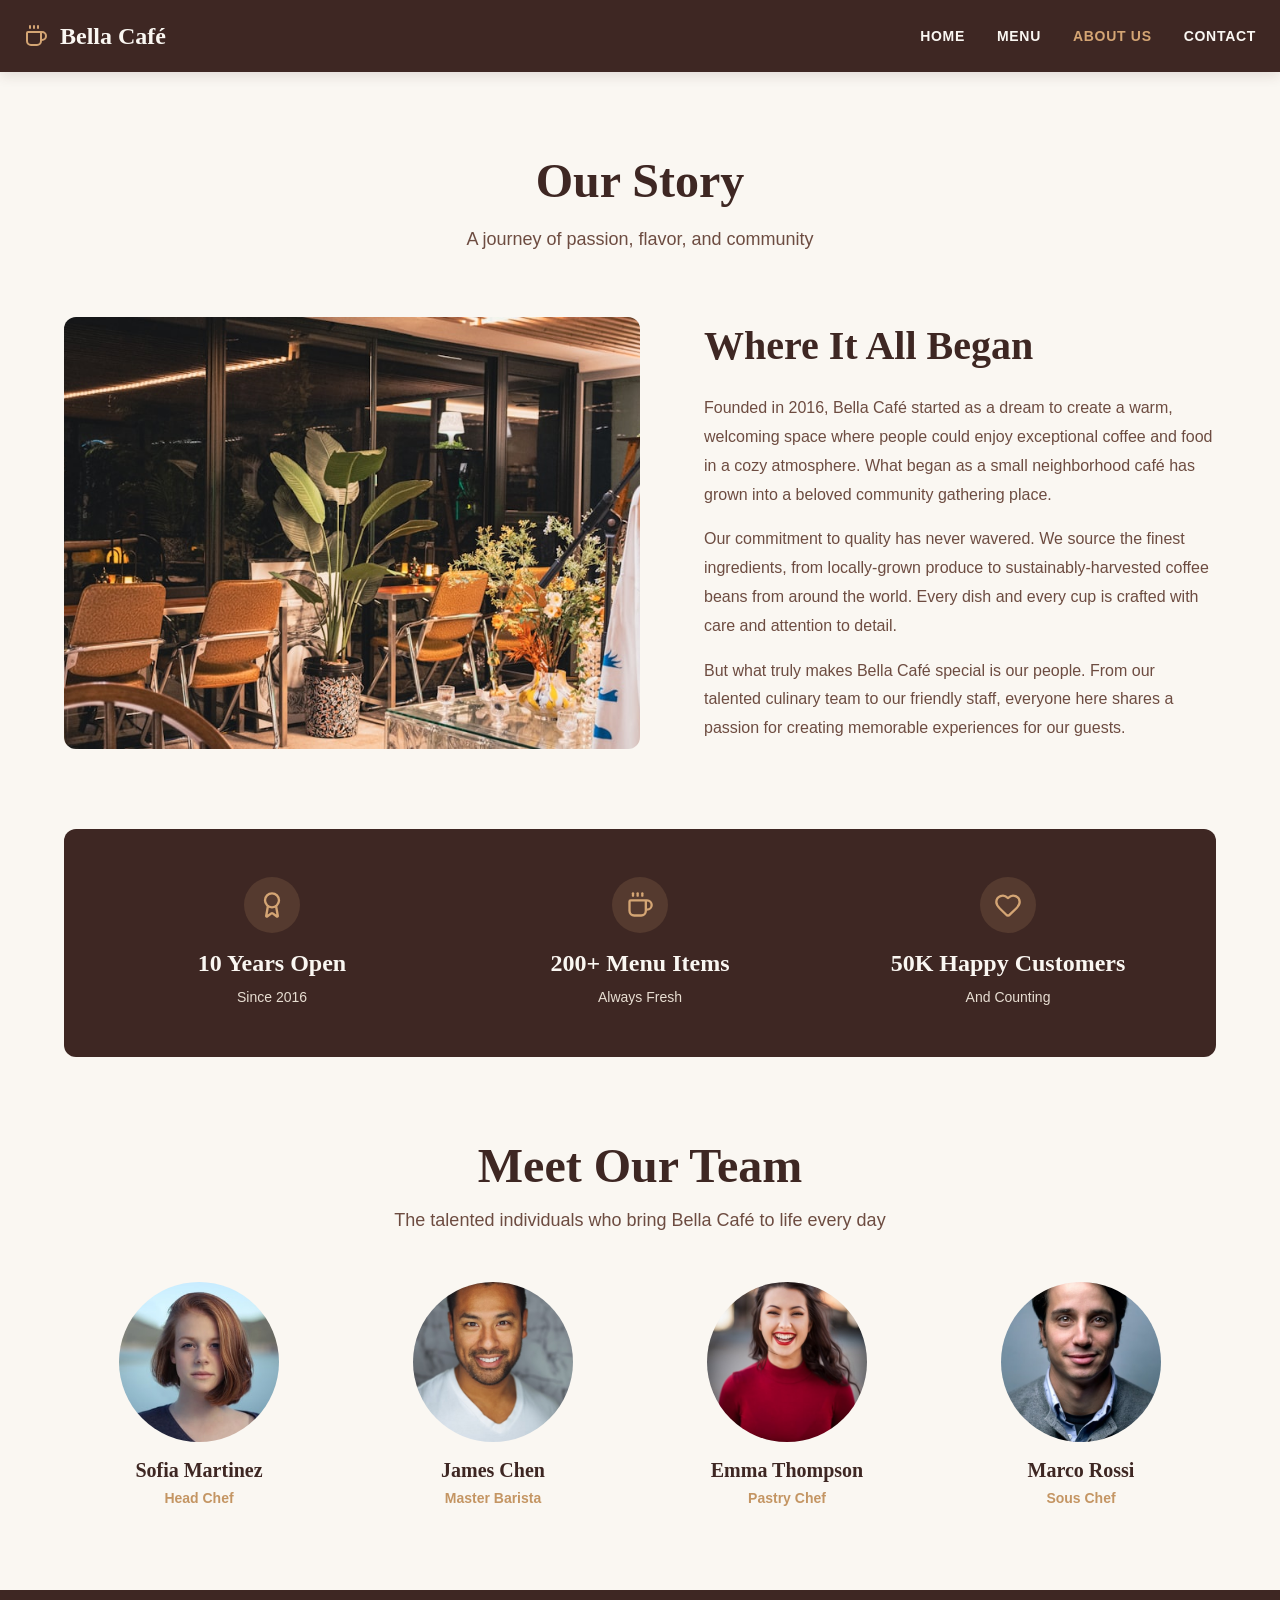
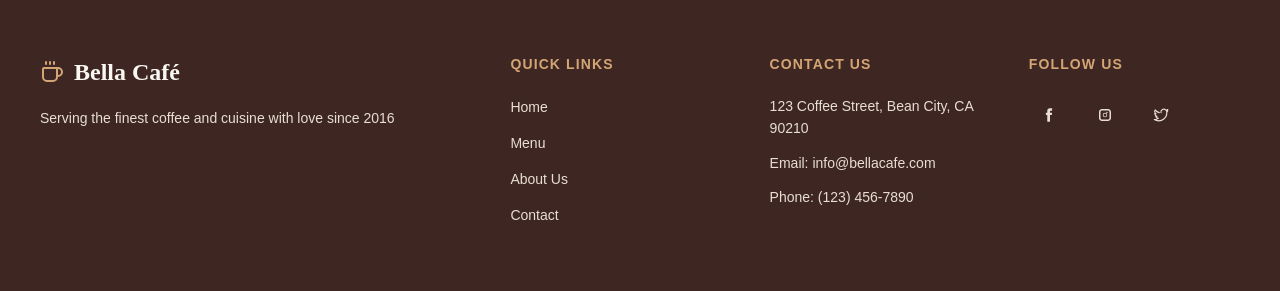
==== about.html @ 18bc85cb "feat: about page" ====
<!doctype html>
<html lang="en">
  <head>
    <meta charset="UTF-8" />
    <meta name="viewport" content="width=device-width, initial-scale=1.0" />
    <link rel="stylesheet" href="styles.css" />
    <title>Bella Café - About Us</title>
  </head>
  <body>
    <header class="header">
      <div class="header__burger" id="burger">
        <div class="burger__line"></div>
        <div class="burger__line"></div>
        <div class="burger__line"></div>
      </div>

      <a href="index.html" class="header__logo">
        <svg
          xmlns="http://www.w3.org/2000/svg"
          width="24"
          height="24"
          viewBox="0 0 24 24"
          fill="none"
          stroke="currentColor"
          stroke-width="2"
          stroke-linecap="round"
          stroke-linejoin="round"
        >
          <path d="M10 2v2" />
          <path d="M14 2v2" />
          <path
            d="M16 8a1 1 0 0 1 1 1v8a4 4 0 0 1-4 4H7a4 4 0 0 1-4-4V9a1 1 0 0 1 1-1h14a4 4 0 1 1 0 8h-1"
          />
          <path d="M6 2v2" />
        </svg>
        <span class="header__logo-text">Bella Café</span>
      </a>

      <nav class="header__nav">
        <ul class="header__nav-list">
          <li>
            <a href="index.html" class="header__nav-link">Home</a>
          </li>
          <li><a href="menu.html" class="header__nav-link">Menu</a></li>
          <li>
            <a
              href="about.html"
              class="header__nav-link header__nav-link--active"
              >About Us</a
            >
          </li>
          <li><a href="contact.html" class="header__nav-link">Contact</a></li>
        </ul>
      </nav>
    </header>

    <div class="nav-overlay" id="navOverlay"></div>

    <aside class="nav-sidebar" id="navSidebar">
      <div class="nav-sidebar__header">
        <div class="nav-sidebar__brand">
          <svg
            xmlns="http://www.w3.org/2000/svg"
            width="24"
            height="24"
            viewBox="0 0 24 24"
            fill="none"
            stroke="currentColor"
            stroke-width="2"
            stroke-linecap="round"
            stroke-linejoin="round"
          >
            <path d="M10 2v2" />
            <path d="M14 2v2" />
            <path
              d="M16 8a1 1 0 0 1 1 1v8a4 4 0 0 1-4 4H7a4 4 0 0 1-4-4V9a1 1 0 0 1 1-1h14a4 4 0 1 1 0 8h-1"
            />
            <path d="M6 2v2" />
          </svg>
          <span>Bella Café</span>
        </div>
        <div
          class="nav-sidebar__close"
          id="sidebarClose"
          aria-label="Close menu"
        >
          <svg
            xmlns="http://www.w3.org/2000/svg"
            width="24"
            height="24"
            viewBox="0 0 24 24"
            fill="none"
            stroke="currentColor"
            stroke-width="2"
            stroke-linecap="round"
            stroke-linejoin="round"
          >
            <path d="M18 6L6 18" />
            <path d="M6 6l12 12" />
          </svg>
        </div>
      </div>
      <ul class="nav-sidebar__list">
        <li>
          <a href="index.html" class="nav-sidebar__link">Home</a>
        </li>
        <li><a href="menu.html" class="nav-sidebar__link">Menu</a></li>
        <li>
          <a
            href="about.html"
            class="nav-sidebar__link nav-sidebar__link--active"
            >About Us</a
          >
        </li>
        <li><a href="contact.html" class="nav-sidebar__link">Contact</a></li>
      </ul>
    </aside>

    <div class="nav-overlay" id="navOverlay"></div>

    <h1 class="sr-only">Bella Café — About Us</h1>

    <section class="about">
      <div class="about__header">
        <h2 class="about__title">Our Story</h2>
        <span class="about__subtitle"
          >A journey of passion, flavor, and community</span
        >
      </div>

      <div class="about__story">
        <div class="about__story-img-wrap img-zoom-wrap">
          <img
            class="about__story-img"
            src="./assets/ourStoryImg.jpeg"
            alt="Our story"
          />
        </div>
        <div class="about__story-content">
          <h3 class="about__story-title">Where It All Began</h3>
          <div class="about__story-text">
            <p>
              Founded in 2016, Bella Café started as a dream to create a warm,
              welcoming space where people could enjoy exceptional coffee and
              food in a cozy atmosphere. What began as a small neighborhood café
              has grown into a beloved community gathering place.
            </p>
            <p>
              Our commitment to quality has never wavered. We source the finest
              ingredients, from locally-grown produce to sustainably-harvested
              coffee beans from around the world. Every dish and every cup is
              crafted with care and attention to detail.
            </p>
            <p>
              But what truly makes Bella Café special is our people. From our
              talented culinary team to our friendly staff, everyone here shares
              a passion for creating memorable experiences for our guests.
            </p>
          </div>
        </div>
      </div>

      <div class="about__stats">
        <div class="about__stat">
          <div class="about__stat-icon">
            <svg
              xmlns="http://www.w3.org/2000/svg"
              width="28"
              height="28"
              viewBox="0 0 24 24"
              fill="none"
              stroke="currentColor"
              stroke-width="2"
              stroke-linecap="round"
              stroke-linejoin="round"
            >
              <path
                d="m15.477 12.89 1.515 8.526a.5.5 0 0 1-.81.47l-3.58-2.687a1 1 0 0 0-1.197 0l-3.586 2.686a.5.5 0 0 1-.81-.469l1.514-8.526"
              />
              <circle cx="12" cy="8" r="6" />
            </svg>
          </div>
          <h3 class="about__stat-number">10 Years Open</h3>
          <span class="about__stat-label">Since 2016</span>
        </div>
        <div class="about__stat">
          <div class="about__stat-icon">
            <svg
              xmlns="http://www.w3.org/2000/svg"
              width="28"
              height="28"
              viewBox="0 0 24 24"
              fill="none"
              stroke="currentColor"
              stroke-width="2"
              stroke-linecap="round"
              stroke-linejoin="round"
            >
              <path d="M10 2v2" />
              <path d="M14 2v2" />
              <path
                d="M16 8a1 1 0 0 1 1 1v8a4 4 0 0 1-4 4H7a4 4 0 0 1-4-4V9a1 1 0 0 1 1-1h14a4 4 0 1 1 0 8h-1"
              />
              <path d="M6 2v2" />
            </svg>
          </div>
          <h3 class="about__stat-number">200+ Menu Items</h3>
          <span class="about__stat-label">Always Fresh</span>
        </div>
        <div class="about__stat">
          <div class="about__stat-icon">
            <svg
              xmlns="http://www.w3.org/2000/svg"
              width="28"
              height="28"
              viewBox="0 0 24 24"
              fill="none"
              stroke="currentColor"
              stroke-width="2"
              stroke-linecap="round"
              stroke-linejoin="round"
            >
              <path
                d="M2 9.5a5.5 5.5 0 0 1 9.591-3.676.56.56 0 0 0 .818 0A5.49 5.49 0 0 1 22 9.5c0 2.29-1.5 4-3 5.5l-5.492 5.313a2 2 0 0 1-3 .019L5 15c-1.5-1.5-3-3.2-3-5.5"
              />
            </svg>
          </div>
          <h3 class="about__stat-number">50K Happy Customers</h3>
          <span class="about__stat-label">And Counting</span>
        </div>
      </div>

      <div class="about__team">
        <div class="about__team-header">
          <h2 class="about__team-title">Meet Our Team</h2>
          <span class="about__team-subtitle"
            >The talented individuals who bring Bella Café to life every
            day</span
          >
        </div>
        <div class="about__team-grid">
          <div class="team-card">
            <div class="team-card__img-wrap">
              <img
                class="team-card__img"
                src="./assets/staff1.jpeg"
                alt="Sofia Martinez"
              />
            </div>
            <h4 class="team-card__name">Sofia Martinez</h4>
            <span class="team-card__role">Head Chef</span>
          </div>
          <div class="team-card">
            <div class="team-card__img-wrap">
              <img
                class="team-card__img"
                src="./assets/staff2.jpeg"
                alt="James Chen"
              />
            </div>
            <h4 class="team-card__name">James Chen</h4>
            <span class="team-card__role">Master Barista</span>
          </div>
          <div class="team-card">
            <div class="team-card__img-wrap">
              <img
                class="team-card__img"
                src="./assets/staff3.jpeg"
                alt="Emma Thompson"
              />
            </div>
            <h4 class="team-card__name">Emma Thompson</h4>
            <span class="team-card__role">Pastry Chef</span>
          </div>
          <div class="team-card">
            <div class="team-card__img-wrap">
              <img
                class="team-card__img"
                src="./assets/staff4.jpeg"
                alt="Marco Rossi"
              />
            </div>
            <h4 class="team-card__name">Marco Rossi</h4>
            <span class="team-card__role">Sous Chef</span>
          </div>
        </div>
      </div>
    </section>

    <footer class="footer">
      <div class="footer__grid">
        <div class="footer__brand">
          <div class="footer__logo">
            <svg
              xmlns="http://www.w3.org/2000/svg"
              width="24"
              height="24"
              viewBox="0 0 24 24"
              fill="none"
              stroke="currentColor"
              stroke-width="2"
              stroke-linecap="round"
              stroke-linejoin="round"
            >
              <path d="M10 2v2" />
              <path d="M14 2v2" />
              <path
                d="M16 8a1 1 0 0 1 1 1v8a4 4 0 0 1-4 4H7a4 4 0 0 1-4-4V9a1 1 0 0 1 1-1h14a4 4 0 1 1 0 8h-1"
              />
              <path d="M6 2v2" />
            </svg>
            <span class="footer__logo-text">Bella Café</span>
          </div>
          <p class="footer__tagline">
            Serving the finest coffee and cuisine with love since 2016
          </p>
        </div>

        <div class="footer__col">
          <span class="footer__col-title">Quick Links</span>
          <ul class="footer__links">
            <li><a href="index.html">Home</a></li>
            <li><a href="menu.html">Menu</a></li>
            <li><a href="about.html">About Us</a></li>
            <li><a href="contact.html">Contact</a></li>
          </ul>
        </div>

        <div class="footer__col">
          <span class="footer__col-title">Contact Us</span>
          <div class="footer__contact">
            <a
              target="_blank"
              href="https://www.google.com/maps/place/TSU+11th+Building+(Ganivi)/@41.7169702,44.7189763,17z/data=!3m1!4b1!4m6!3m5!1s0x40447371b40dc741:0xaa9f66639d890960!8m2!3d41.7169702!4d44.7215512!16s%2Fg%2F1vtzfq1t?entry=ttu&g_ep=EgoyMDI2MDUxNy4wIKXMDSoASAFQAw%3D%3D"
              >123 Coffee Street, Bean City, CA 90210</a
            >
            <p>
              Email: <a href="mailto:info@bellacafe.com">info@bellacafe.com</a>
            </p>
            <p>Phone: <a href="tel:1234567890">(123) 456-7890</a></p>
          </div>
        </div>

        <div class="footer__col">
          <span class="footer__col-title">Follow Us</span>
          <div class="footer__socials">
            <a
              href="https://www.facebook.com/TbilisiStateUniversity"
              class="footer__social-link"
              aria-label="Facebook"
              target="_blank"
            >
              <svg xmlns="http://www.w3.org/2000/svg" viewBox="0 0 124 124">
                <path
                  fill="currentColor"
                  fill-rule="evenodd"
                  d="M50.1 62.4v44.4c0 .6.5 1.2 1.2 1.2h16.5c.6 0 1.2-.5 1.2-1.2V61.6h11.9c.6 0 1.1-.5 1.2-1.1l1-13.5c.1-.7-.5-1.3-1.2-1.3h-13v-9.6c0-2.3 1.8-4.1 4.1-4.1h9.2c.6 0 1.2-.5 1.2-1.2V17.3c0-.6-.5-1.2-1.2-1.2H66.6c-9.1 0-16.5 7.4-16.5 16.5v13.1h-8.2c-.6 0-1.2.5-1.2 1.2v13.6c0 .6.5 1.2 1.2 1.2h8.2v.7z"
                  clip-rule="evenodd"
                />
              </svg>
            </a>
            <a
              href="https://www.instagram.com/tbilisistateuniversity"
              class="footer__social-link"
              aria-label="Instagram"
              target="_blank"
            >
              <svg
                xmlns="http://www.w3.org/2000/svg"
                viewBox="0 0 24 24"
                fill-rule="evenodd"
                clip-rule="evenodd"
              >
                <path
                  fill="currentColor"
                  d="M16,4H8C5.791,4 4,5.791 4,8v8c0,2.209 1.791,4 4,4h8c2.209,0 4,-1.791 4,-4V8C20,5.791 18.209,4 16,4Zm2,12c0,1.103 -0.897,2 -2,2H8c-1.103,0 -2,-0.897 -2,-2V8c0,-1.103 0.897,-2 2,-2h8c1.103,0 2,0.897 2,2v8Zm-6,-7a3,3 0 1,0 0,6a3,3 0 0,0 0,-6Zm0,5a2,2 0 1,1 0,-4a2,2 0 0,1 0,4Zm3.5,-5.5a0.9,0.9 0 1,1 -1.8,0a0.9,0.9 0 0,1 1.8,0Z"
                />
              </svg>
            </a>
            <a
              href="https://twitter.com"
              class="footer__social-link"
              aria-label="Twitter / X"
              target="_blank"
            >
              <svg xmlns="http://www.w3.org/2000/svg" viewBox="0 0 32 32">
                <path
                  fill="currentColor"
                  d="M28.77 8.11a.87.87 0 0 0-.23-.2A4.69 4.69 0 0 0 29 6.54a1 1 0 0 0-.44-1a1 1 0 0 0-1.1 0a6.42 6.42 0 0 1-2.28.92a6.21 6.21 0 0 0-7.08-1A6.07 6.07 0 0 0 15 12.2a1 1 0 0 0 2-.4a4.08 4.08 0 0 1 2-4.52a4.24 4.24 0 0 1 5.12 1a1 1 0 0 0 .88.28h.25a1 1 0 0 0 .34 1.62a1 1 0 0 0-.36.88a13.07 13.07 0 0 1-4.89 11.24a12.75 12.75 0 0 1-12.65 2.31a9.06 9.06 0 0 0 4.54-2.18a1 1 0 0 0 .15-1.09a1 1 0 0 0-.93-.57a4 4 0 0 1-3-1.39a3.63 3.63 0 0 0 1-.35A1 1 0 0 0 10 18a1 1 0 0 0-.76-.84a4.42 4.42 0 0 1-3-2.48c.24 0 .48.05.74.06a1 1 0 0 0 1-.62A1 1 0 0 0 7.67 13C6 11.48 5.59 9.85 5.83 8.7a13.88 13.88 0 0 0 7 4a1 1 0 1 0 .38-2a12.1 12.1 0 0 1-6.82-4.39a1 1 0 0 0-.75-.38a1 1 0 0 0-.78.33a5.34 5.34 0 0 0-.31 6h-.09a1 1 0 0 0-.52.81a5.84 5.84 0 0 0 1.95 4.47a1 1 0 0 0-.18 1a6.63 6.63 0 0 0 3.18 3.57A13.89 13.89 0 0 1 4 23a1 1 0 0 0-.5 1.86a16.84 16.84 0 0 0 8.5 2.49a15.16 15.16 0 0 0 9.6-3.57a15.12 15.12 0 0 0 5.69-12.42a4.62 4.62 0 0 0 1.62-2.25a1 1 0 0 0-.14-1Z"
                />
              </svg>
            </a>
          </div>
        </div>
      </div>
    </footer>

    <script src="./index.js"></script>
  </body>
</html>
---- styles.css ----
:root {
  --color-espresso: #3e2723;
  --color-cream: #faf7f2;
  --color-gold: #d4a574;

  --color-white: #ffffff;
  --color-beige-light: #e8ded2;
  --color-brown-mid: #6d4c41;
  --color-gold-dark: #c49563;

  --color-espresso-10: rgba(62, 39, 35, 0.1);
  --color-espresso-50: rgba(62, 39, 35, 0.5);
  --color-danger: #d4183d;

  --font-heading: "Playfair Display", Georgia, serif;
  --font-body: "Lato", "Helvetica Neue", Arial, sans-serif;

  --text-xs: 0.75rem; /*  12px */
  --text-sm: 0.875rem; /*  14px */
  --text-base: 1rem; /*  16px */
  --text-md: 1.125rem; /*  18px */
  --text-lg: 1.25rem; /*  20px */
  --text-xl: 1.5rem; /*  24px */
  --text-2xl: 2rem; /*  32px */
  --text-3xl: 2.5rem; /*  40px */
  --text-4xl: 3rem; /*  48px */
  --text-5xl: 3.75rem; /*  60px */

  --font-normal: 400;
  --font-medium: 500;
  --font-semi: 600;
  --font-bold: 700;

  --leading-tight: 1.2;
  --leading-normal: 1.5;
  --leading-loose: 1.8;

  --radius-sm: 4px;
  --radius-md: 8px;
  --radius-lg: 12px;
  --radius-xl: 20px;
  --radius-full: 9999px;

  --shadow-sm: 0 1px 3px rgba(62, 39, 35, 0.08);
  --shadow-md: 0 4px 12px rgba(62, 39, 35, 0.12);
  --shadow-lg: 0 8px 24px rgba(62, 39, 35, 0.16);
  --shadow-xl: 0 16px 48px rgba(62, 39, 35, 0.2);

  --transition-fast: 150ms ease;
  --transition-base: 250ms ease;
  --transition-slow: 400ms ease;

  --container-max: 1200px;
  --header-height: 72px;
}

*,
*::before,
*::after {
  box-sizing: border-box;
  margin: 0;
  padding: 0;
}

html {
  font-size: 16px;
  scroll-behavior: smooth;
  -webkit-text-size-adjust: 100%;
}

body {
  font-family: var(--font-body);
  font-size: var(--text-base);
  font-weight: var(--font-normal);
  line-height: var(--leading-normal);
  color: var(--color-brown-mid);
  background-color: var(--color-cream);
  -webkit-font-smoothing: antialiased;
  -moz-osx-font-smoothing: grayscale;
}

h1,
h2,
h3,
h4,
h5,
h6 {
  font-family: var(--font-heading);
  font-weight: var(--font-bold);
  line-height: var(--leading-tight);
  color: var(--color-espresso);
}

h1 {
  font-size: var(--text-5xl);
}
h2 {
  font-size: var(--text-4xl);
}
h3 {
  font-size: var(--text-3xl);
}
h4 {
  font-size: var(--text-2xl);
}
h5 {
  font-size: var(--text-xl);
}
h6 {
  font-size: var(--text-lg);
}

p {
  line-height: var(--leading-loose);
  color: var(--color-brown-mid);
}

a {
  color: inherit;
  text-decoration: none;
  transition: color var(--transition-base);
}

a:hover {
  color: var(--color-gold);
}

ul,
ol {
  list-style: none;
}

img,
picture,
svg {
  display: block;
  max-width: 100%;
  height: auto;
}
.sr-only {
  position: absolute;
  width: 1px;
  height: 1px;
  clip: rect(0, 0, 0, 0);
}

.img-zoom-wrap {
  overflow: hidden;
}

.img-zoom-wrap img {
  transition: transform var(--transition-slow);
}

.img-zoom-wrap:hover img {
  transform: scale(1.08);
}

.header {
  position: sticky;
  top: 0;
  z-index: 100;
  height: 72px;
  background-color: var(--color-espresso);
  display: flex;
  align-items: center;
  justify-content: space-between;
  padding-inline: 24px;
  box-shadow: var(--shadow-md);
}

.header__logo {
  display: flex;
  align-items: center;
  gap: 12px;
  color: var(--color-cream);
}

.header__logo svg {
  color: var(--color-gold);
  flex-shrink: 0;
}

.header__logo-text {
  font-family: var(--font-heading);
  font-size: var(--text-xl);
  font-weight: var(--font-bold);
  color: var(--color-cream);
}

.header__nav-list {
  display: flex;
  align-items: center;
  gap: 32px;
}

.header__nav-link {
  font-size: var(--text-sm);
  font-weight: var(--font-semi);
  letter-spacing: 0.05em;
  text-transform: uppercase;
  color: var(--color-cream);
  transition: color var(--transition-base);
}

.header__nav-link--active {
  color: var(--color-gold);
}

.header__nav-link:hover {
  color: var(--color-gold);
}

.header__burger {
  display: none;
  flex-direction: column;
  gap: 5px;
  cursor: pointer;
  padding: 4px;
}

.burger__line {
  width: 24px;
  height: 2px;
  background-color: var(--color-cream);
  border-radius: 2px;
  transition:
    transform var(--transition-base),
    opacity var(--transition-base);
}

.nav-overlay {
  display: none;
  position: fixed;
  inset: 0;
  background-color: rgba(0, 0, 0, 0.5);
  z-index: 150;
  opacity: 0;
  transition: opacity var(--transition-base);
}

.nav-overlay.is-open {
  display: block;
  opacity: 1;
}

.nav-sidebar {
  position: fixed;
  top: 0;
  left: 0;
  height: 100%;
  width: 280px;
  background-color: var(--color-espresso);
  z-index: 200;
  padding: 32px 24px;
  transform: translateX(-100%);
  transition: transform var(--transition-slow);
}

.nav-sidebar.is-open {
  transform: translateX(0);
}

.nav-sidebar__header {
  display: flex;
  align-items: center;
  justify-content: space-between;
  margin-bottom: 40px;
  padding-bottom: 24px;
  border-bottom: 1px solid var(--color-espresso-10);
}

.nav-sidebar__brand {
  display: flex;
  align-items: center;
  gap: 10px;
}

.nav-sidebar__brand svg {
  color: var(--color-gold);
}

.nav-sidebar__brand span {
  font-family: var(--font-heading);
  font-size: var(--text-xl);
  font-weight: var(--font-bold);
  color: var(--color-cream);
}

.nav-sidebar__close {
  color: var(--color-cream);
  cursor: pointer;
  padding: 4px;
  display: flex;
  align-items: center;
  justify-content: center;
  border-radius: var(--radius-sm);
  transition: color var(--transition-base);
}

.nav-sidebar__close:hover {
  color: var(--color-gold);
}

.nav-sidebar__list {
  display: flex;
  flex-direction: column;
  gap: 8px;
}

.nav-sidebar__link {
  display: block;
  padding: 12px 16px;
  font-size: var(--text-base);
  font-weight: var(--font-semi);
  letter-spacing: 0.05em;
  text-transform: uppercase;
  color: var(--color-cream);
  border-radius: var(--radius-md);
  transition:
    background-color var(--transition-base),
    color var(--transition-base);
}

.nav-sidebar__link--active {
  color: var(--color-gold);
}

.nav-sidebar__link:hover {
  background-color: var(--color-espresso-10);
  color: var(--color-gold);
}

.hero {
  width: 100%;
  min-height: 600px;
  background-image:
    linear-gradient(var(--color-espresso-50), var(--color-espresso-50)),
    url("./assets/photo2.jpeg");
  background-size: cover;
  background-position: center;
  background-repeat: no-repeat;

  background-blend-mode: multiply;

  display: flex;
  align-items: center;
  justify-content: center;
}

.hero__content {
  display: flex;
  flex-direction: column;
  align-items: center;
  gap: 24px;
  text-align: center;
}

.hero__title {
  font-size: var(--text-5xl);
  color: var(--color-cream);
}

.hero__subtitle {
  font-size: var(--text-xl);
  color: var(--color-beige-light);
}
.btn {
  display: inline-flex;
  align-items: center;
  padding: 12px 32px;
  font-size: var(--text-sm);
  font-weight: var(--font-semi);
  letter-spacing: 0.05em;
  text-transform: uppercase;
  border-radius: var(--radius-full);
  transition:
    background-color var(--transition-base),
    transform var(--transition-fast);
  cursor: pointer;
}

.btn:hover {
  transform: translateY(-2px);
}
.btn:active {
  transform: translateY(0);
}

.btn--primary {
  background-color: var(--color-gold);
  color: var(--color-espresso);
}

.btn--primary:hover {
  background-color: var(--color-gold-dark);
  color: var(--color-espresso);
}

.features {
  padding-block: 80px;
  padding-inline: 24px;
  text-align: center;
}

.features__header {
  margin-bottom: 48px;
}

.features__title {
  margin-bottom: 16px;
}

.features__subtitle {
  font-size: var(--text-md);
  color: var(--color-brown-mid);
  max-width: 520px;
  margin-inline: auto;
}

.features__grid {
  display: grid;
  grid-template-columns: repeat(3, 1fr);
  gap: 32px;
  max-width: 1200px;
  margin-inline: auto;
}

.feature-card {
  background-color: var(--color-white);
  border-radius: 12px;
  padding: 40px 32px;
  box-shadow: var(--shadow-sm);
  transition:
    box-shadow 250ms ease,
    transform 250ms ease;
}

.feature-card:hover {
  box-shadow: var(--shadow-lg);
  transform: translateY(-4px);
}

.feature-card__icon {
  width: 64px;
  height: 64px;
  background-color: var(--color-cream);
  border-radius: 9999px;
  display: flex;
  align-items: center;
  justify-content: center;
  margin-inline: auto;
  margin-bottom: 24px;
  color: var(--color-gold);
}

.feature-card__title {
  font-size: var(--text-xl);
  color: var(--color-espresso);
  margin-bottom: 12px;
}

.feature-card__desc {
  font-size: var(--text-sm);
  color: var(--color-brown-mid);
  line-height: 1.8;
}

.feature-card--animated {
  animation: float 3s ease-in-out infinite;
}

.feature-card--animated:nth-child(1) {
  animation-delay: 0s;
}
.feature-card--animated:nth-child(2) {
  animation-delay: 0.4s;
}
.feature-card--animated:nth-child(3) {
  animation-delay: 0.8s;
}

.about-preview {
  display: flex;
  align-items: center;
  gap: 64px;
  max-width: 1200px;
  margin-inline: auto;
  padding-block: 80px;
  padding-inline: 24px;
}

.about-preview__img-wrap {
  width: 50%;
  flex-shrink: 0;
  border-radius: 12px;
  overflow: hidden;
}

.about-preview__img {
  width: 100%;
  aspect-ratio: 4 / 3;
  object-fit: cover;
}

.about-preview__content {
  display: flex;
  flex-direction: column;
  gap: 24px;
}

.about-preview__title {
  font-size: var(--text-4xl);
  color: var(--color-espresso);
}

.about-preview__text {
  font-size: var(--text-md);
  color: var(--color-brown-mid);
  line-height: 1.8;
}

.about-preview__content .btn {
  align-self: flex-start;
}

.btn--secondary {
  background-color: var(--color-espresso);
  color: var(--color-cream);
}

.btn--secondary:hover {
  background-color: var(--color-brown-mid);
  color: var(--color-cream);
}

.footer {
  background-color: var(--color-espresso);
  color: var(--color-cream);
  padding-block: 64px;
  padding-inline: 24px;
}

.footer__grid {
  display: grid;
  grid-template-columns: 2fr 1fr 1fr 1fr;
  gap: 48px;
  max-width: 1200px;
  margin-inline: auto;
}

.footer__logo {
  display: flex;
  align-items: center;
  gap: 10px;
  margin-bottom: 16px;
}

.footer__logo svg {
  color: var(--color-gold);
  flex-shrink: 0;
}

.footer__logo-text {
  font-family: var(--font-heading);
  font-size: var(--text-xl);
  font-weight: var(--font-bold);
  color: var(--color-cream);
}

.footer__tagline {
  font-size: var(--text-sm);
  color: var(--color-beige-light);
  line-height: 1.8;
}

.footer__col-title {
  display: block;
  font-size: var(--text-sm);
  font-weight: var(--font-semi);
  letter-spacing: 0.08em;
  text-transform: uppercase;
  color: var(--color-gold);
  margin-bottom: 20px;
}

.footer__links {
  display: flex;
  flex-direction: column;
  gap: 12px;
}

.footer__links a {
  font-size: var(--text-sm);
  color: var(--color-beige-light);
  transition: color var(--transition-base);
}

.footer__links a:hover {
  color: var(--color-gold);
}

.footer__contact {
  display: flex;
  flex-direction: column;
  gap: 12px;
}

.footer__contact p,
.footer__contact a {
  font-size: var(--text-sm);
  color: var(--color-beige-light);
  line-height: 1.6;
}

.footer__contact a:hover {
  color: var(--color-gold);
}

.footer__socials {
  display: flex;
  gap: 16px;
}

.footer__social-link {
  width: 40px;
  height: 40px;
  background-color: var(--color-espresso-10);
  border-radius: 9999px;
  display: flex;
  align-items: center;
  justify-content: center;
  color: var(--color-beige-light);
  transition:
    background-color var(--transition-base),
    color var(--transition-base);
}

.footer__social-link svg {
  width: 18px;
  height: 18px;
}

.footer__social-link:hover {
  background-color: var(--color-gold);
  color: var(--color-espresso);
}

/* MENU PAGE */

.menu {
  padding-block: 80px;
  padding-inline: 24px;
  max-width: 1200px;
  margin-inline: auto;
}

.menu__header {
  text-align: center;
  margin-bottom: 48px;
}

.menu__title {
  margin-bottom: 12px;
}

.menu__subtitle {
  font-size: var(--text-md);
  color: var(--color-brown-mid);
}

.menu__tabs {
  display: flex;
  justify-content: center;
  gap: 8px;
  margin-bottom: 48px;
  flex-wrap: wrap;
}

.menu__tab {
  padding: 10px 28px;
  font-size: var(--text-sm);
  font-weight: var(--font-semi);
  letter-spacing: 0.05em;
  text-transform: uppercase;
  border-radius: var(--radius-full);
  border: 2px solid var(--color-beige-light);
  background-color: transparent;
  color: var(--color-brown-mid);
  cursor: pointer;
  transition:
    background-color var(--transition-base),
    color var(--transition-base),
    border-color var(--transition-base);
}

.menu__tab:hover {
  border-color: var(--color-gold);
  color: var(--color-gold);
}

.menu__tab--active {
  background-color: var(--color-espresso);
  border-color: var(--color-espresso);
  color: var(--color-cream);
}

.menu__grid {
  display: grid;
  grid-template-columns: repeat(4, 1fr);
  gap: 24px;
}

.menu-card {
  background-color: var(--color-white);
  border-radius: var(--radius-lg);
  overflow: hidden;
  box-shadow: var(--shadow-sm);
  transition:
    box-shadow var(--transition-base),
    transform var(--transition-base);
}

.menu-card__img {
  width: 100%;
  aspect-ratio: 4 / 3;
  object-fit: cover;
  transition: transform var(--transition-slow);
}

.menu-card__body {
  padding: 16px;
  display: flex;
  flex-direction: column;
  gap: 8px;
}

.menu-card__top {
  display: flex;
  justify-content: space-between;
  align-items: flex-start;
  gap: 8px;
}

.menu-card__name {
  font-size: var(--text-base);
  font-family: var(--font-heading);
  color: var(--color-espresso);
}

.menu-card__price {
  font-size: var(--text-base);
  font-weight: var(--font-bold);
  color: var(--color-gold-dark);
  white-space: nowrap;
}

.menu-card__desc {
  font-size: var(--text-xs);
  color: var(--color-brown-mid);
  line-height: 1.6;
}

.about {
  max-width: 1200px;
  margin-inline: auto;
  padding-inline: 24px;
}

.about__header {
  text-align: center;
  padding-block: 80px 64px;
}

.about__title {
  margin-bottom: 16px;
}

.about__subtitle {
  font-size: var(--text-md);
  color: var(--color-brown-mid);
}

.about__story {
  display: flex;
  align-items: center;
  gap: 64px;
  margin-bottom: 80px;
}

.about__story-img-wrap {
  width: 50%;
  flex-shrink: 0;
  border-radius: var(--radius-lg);
  overflow: hidden;
}

.about__story-img {
  width: 100%;
  aspect-ratio: 4 / 3;
  object-fit: cover;
  transition: transform var(--transition-slow);
}

.about__story-content {
  display: flex;
  flex-direction: column;
  gap: 24px;
}

.about__story-title {
  font-size: var(--text-3xl);
  color: var(--color-espresso);
}

.about__story-text {
  display: flex;
  flex-direction: column;
  gap: 16px;
}

.about__stats {
  display: grid;
  grid-template-columns: repeat(3, 1fr);
  gap: 32px;
  background-color: var(--color-espresso);
  border-radius: var(--radius-lg);
  padding: 48px 40px;
  margin-bottom: 80px;
  text-align: center;
}

.about__stat-icon {
  width: 56px;
  height: 56px;
  background-color: rgba(212, 165, 116, 0.15);
  border-radius: var(--radius-full);
  display: flex;
  align-items: center;
  justify-content: center;
  margin-inline: auto;
  margin-bottom: 16px;
  color: var(--color-gold);
}

.about__stat-number {
  font-size: var(--text-xl);
  color: var(--color-cream);
  margin-bottom: 8px;
}

.about__stat-label {
  font-size: var(--text-sm);
  color: var(--color-beige-light);
}

.about__team {
  padding-bottom: 80px;
}

.about__team-header {
  text-align: center;
  margin-bottom: 48px;
}

.about__team-title {
  margin-bottom: 12px;
}

.about__team-subtitle {
  font-size: var(--text-md);
  color: var(--color-brown-mid);
}

.about__team-grid {
  display: grid;
  grid-template-columns: repeat(4, 1fr);
  gap: 24px;
}

.team-card {
  text-align: center;
}

.team-card__img-wrap {
  border-radius: var(--radius-full);
  overflow: hidden;
  width: 160px;
  height: 160px;
  margin-inline: auto;
  margin-bottom: 16px;
}

.team-card__img {
  width: 100%;
  height: 100%;
  object-fit: cover;
}

.team-card__name {
  font-size: var(--text-lg);
  color: var(--color-espresso);
  margin-bottom: 4px;
}

.team-card__role {
  font-size: var(--text-sm);
  color: var(--color-gold-dark);
  font-weight: var(--font-semi);
}

@keyframes float {
  0% {
    transform: translateY(0);
  }
  50% {
    transform: translateY(-10px);
  }
  100% {
    transform: translateY(0);
  }
}

@media (max-width: 1024px) {
  .footer__grid {
    grid-template-columns: 1fr 1fr;
  }

  .about-preview {
    gap: 40px;
  }

  .menu__grid {
    grid-template-columns: repeat(2, 1fr);
  }

  .about__team-grid {
    grid-template-columns: repeat(2, 1fr);
    gap: 32px;
  }

  .about__story {
    flex-direction: column;
    gap: 32px;
  }

  .about__story-img-wrap {
    width: 100%;
  }
}

@media (max-width: 768px) {
  .header__nav {
    display: none;
  }

  .header {
    justify-content: flex-start;
    gap: 10px;
  }

  .hero__title {
    font-size: var(--text-3xl);
  }

  .hero__subtitle {
    font-size: var(--text-base);
  }

  .features__grid {
    grid-template-columns: 1fr;
    max-width: 480px;
    margin-inline: auto;
  }

  .features__title {
    font-size: var(--text-3xl);
  }

  .about-preview {
    flex-direction: column;
    gap: 32px;
    padding-block: 48px;
  }

  .about-preview__img-wrap {
    width: 100%;
  }

  .about-preview__img {
    width: 100%;
  }

  .about-preview__title {
    font-size: var(--text-2xl);
  }

  .menu__grid {
    grid-template-columns: 1fr;
  }

  .footer__grid {
    grid-template-columns: 1fr;
    gap: 32px;
  }

  .header__burger {
    display: flex;
  }

  .about__stats {
    grid-template-columns: 1fr;
    gap: 40px;
    padding: 40px 24px;
  }

  .about__team-grid {
    grid-template-columns: repeat(2, 1fr);
  }
}

@media (max-width: 480px) {
  .hero__title {
    font-size: var(--text-2xl);
  }

  .features__title {
    font-size: var(--text-2xl);
  }

  .about__team-grid {
    grid-template-columns: 1fr;
  }

  .about__story-title {
    font-size: var(--text-2xl);
  }
}
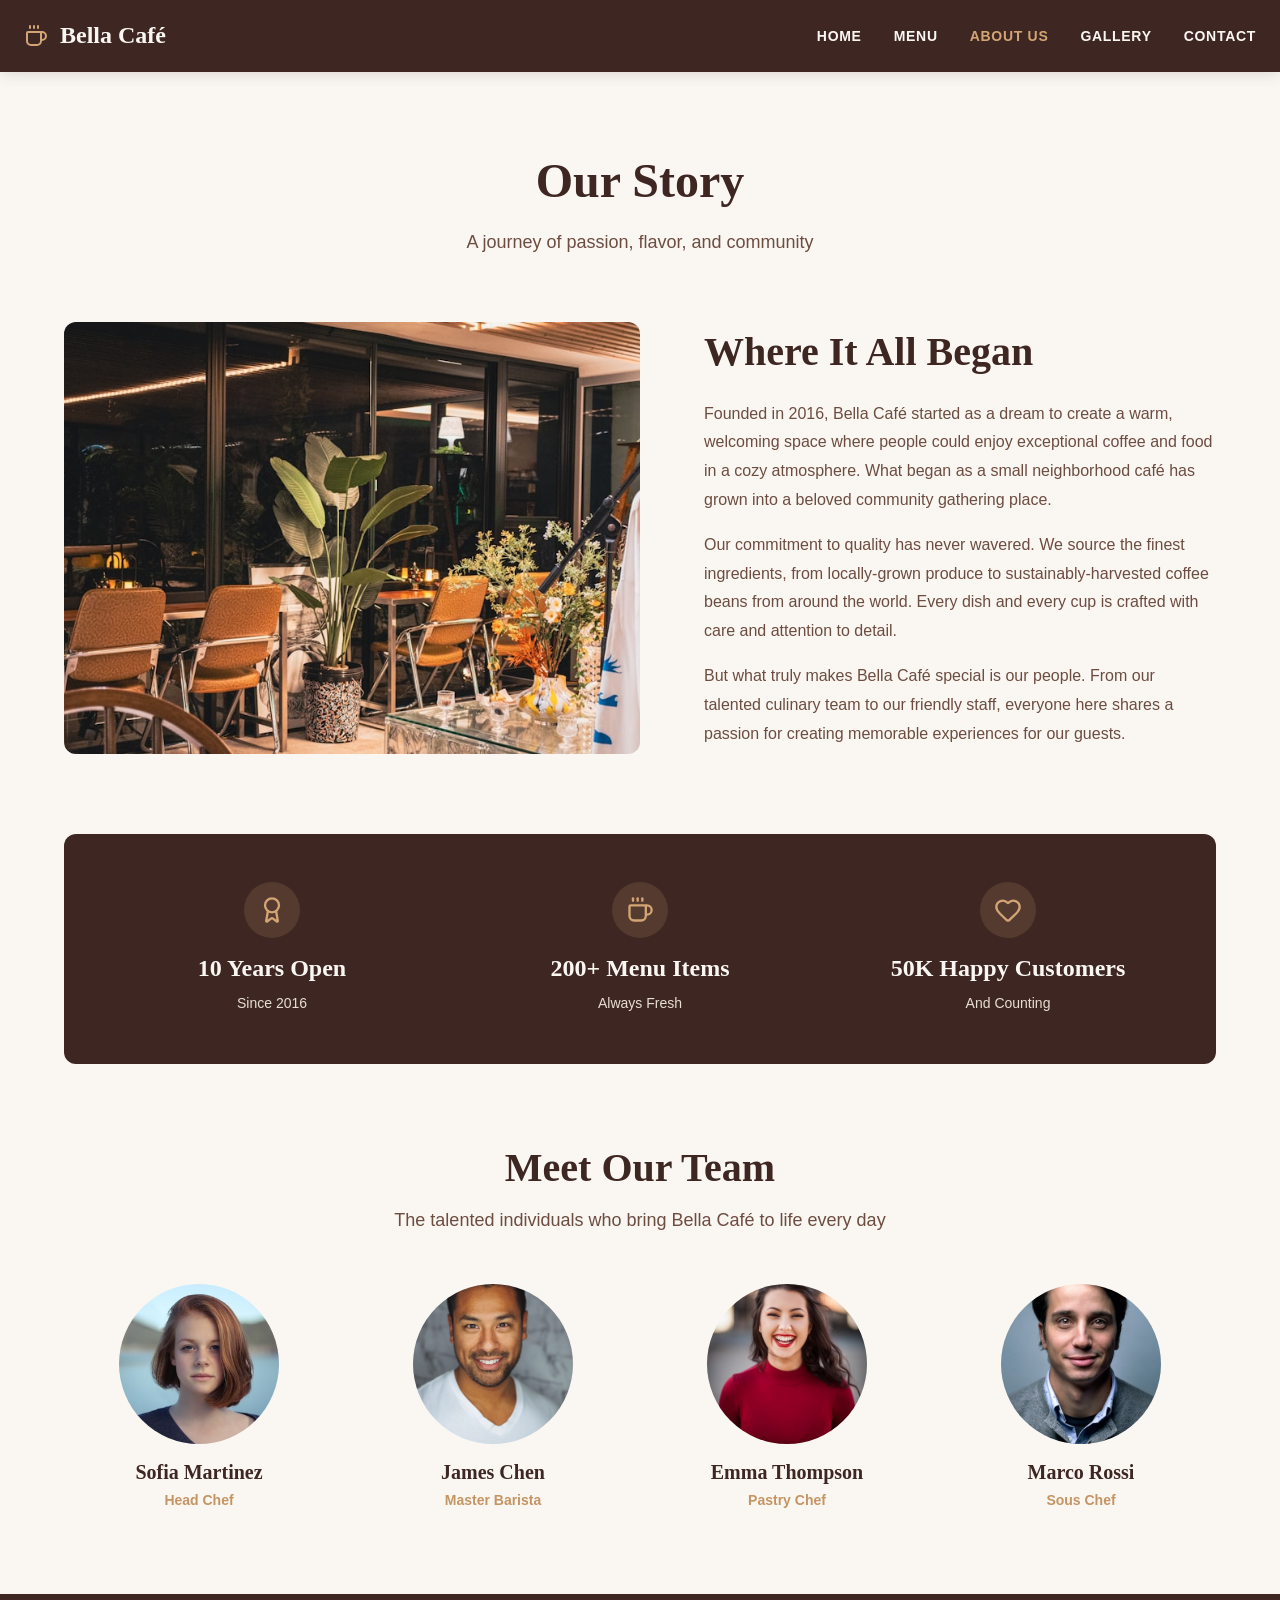
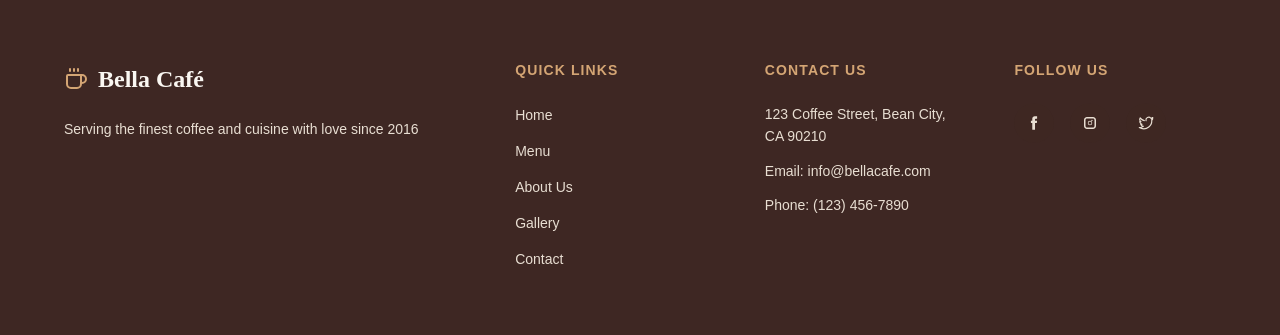
==== commit d3d12c75: "feat: contact page" ====
--- a/about.html
+++ b/about.html
@@ -33,7 +33,7 @@
           />
           <path d="M6 2v2" />
         </svg>
-        <span class="header__logo-text">Bella Café</span>
+        <p class="header__logo-text">Bella Café</p>
       </a>
 
       <nav class="header__nav">
@@ -49,14 +49,13 @@
               >About Us</a
             >
           </li>
+          <li><a href="gallery.html" class="header__nav-link">Gallery</a></li>
           <li><a href="contact.html" class="header__nav-link">Contact</a></li>
         </ul>
       </nav>
     </header>
 
-    <div class="nav-overlay" id="navOverlay"></div>
-
-    <aside class="nav-sidebar" id="navSidebar">
+    <nav class="nav-sidebar" id="navSidebar">
       <div class="nav-sidebar__header">
         <div class="nav-sidebar__brand">
           <svg
@@ -112,9 +111,10 @@
             >About Us</a
           >
         </li>
+        <li><a href="gallery.html" class="nav-sidebar__link">Gallery</a></li>
         <li><a href="contact.html" class="nav-sidebar__link">Contact</a></li>
       </ul>
-    </aside>
+    </nav>
 
     <div class="nav-overlay" id="navOverlay"></div>
 
@@ -123,9 +123,9 @@
     <section class="about">
       <div class="about__header">
         <h2 class="about__title">Our Story</h2>
-        <span class="about__subtitle"
-          >A journey of passion, flavor, and community</span
-        >
+        <p class="about__subtitle">
+          A journey of passion, flavor, and community
+        </p>
       </div>
 
       <div class="about__story">
@@ -181,7 +181,7 @@
             </svg>
           </div>
           <h3 class="about__stat-number">10 Years Open</h3>
-          <span class="about__stat-label">Since 2016</span>
+          <p class="about__stat-label">Since 2016</p>
         </div>
         <div class="about__stat">
           <div class="about__stat-icon">
@@ -205,7 +205,7 @@
             </svg>
           </div>
           <h3 class="about__stat-number">200+ Menu Items</h3>
-          <span class="about__stat-label">Always Fresh</span>
+          <p class="about__stat-label">Always Fresh</p>
         </div>
         <div class="about__stat">
           <div class="about__stat-icon">
@@ -226,17 +226,16 @@
             </svg>
           </div>
           <h3 class="about__stat-number">50K Happy Customers</h3>
-          <span class="about__stat-label">And Counting</span>
+          <p class="about__stat-label">And Counting</p>
         </div>
       </div>
 
       <div class="about__team">
         <div class="about__team-header">
-          <h2 class="about__team-title">Meet Our Team</h2>
-          <span class="about__team-subtitle"
-            >The talented individuals who bring Bella Café to life every
-            day</span
-          >
+          <h3 class="about__team-title">Meet Our Team</h3>
+          <p class="about__team-subtitle">
+            The talented individuals who bring Bella Café to life every day
+          </p>
         </div>
         <div class="about__team-grid">
           <div class="team-card">
@@ -248,7 +247,7 @@
               />
             </div>
             <h4 class="team-card__name">Sofia Martinez</h4>
-            <span class="team-card__role">Head Chef</span>
+            <p class="team-card__role">Head Chef</p>
           </div>
           <div class="team-card">
             <div class="team-card__img-wrap">
@@ -259,7 +258,7 @@
               />
             </div>
             <h4 class="team-card__name">James Chen</h4>
-            <span class="team-card__role">Master Barista</span>
+            <p class="team-card__role">Master Barista</p>
           </div>
           <div class="team-card">
             <div class="team-card__img-wrap">
@@ -270,7 +269,7 @@
               />
             </div>
             <h4 class="team-card__name">Emma Thompson</h4>
-            <span class="team-card__role">Pastry Chef</span>
+            <p class="team-card__role">Pastry Chef</p>
           </div>
           <div class="team-card">
             <div class="team-card__img-wrap">
@@ -281,7 +280,7 @@
               />
             </div>
             <h4 class="team-card__name">Marco Rossi</h4>
-            <span class="team-card__role">Sous Chef</span>
+            <p class="team-card__role">Sous Chef</p>
           </div>
         </div>
       </div>
@@ -309,7 +308,7 @@
               />
               <path d="M6 2v2" />
             </svg>
-            <span class="footer__logo-text">Bella Café</span>
+            <p class="footer__logo-text">Bella Café</p>
           </div>
           <p class="footer__tagline">
             Serving the finest coffee and cuisine with love since 2016
@@ -317,17 +316,18 @@
         </div>
 
         <div class="footer__col">
-          <span class="footer__col-title">Quick Links</span>
+          <p class="footer__col-title">Quick Links</p>
           <ul class="footer__links">
             <li><a href="index.html">Home</a></li>
             <li><a href="menu.html">Menu</a></li>
             <li><a href="about.html">About Us</a></li>
+            <li><a href="gallery.html">Gallery</a></li>
             <li><a href="contact.html">Contact</a></li>
           </ul>
         </div>
 
         <div class="footer__col">
-          <span class="footer__col-title">Contact Us</span>
+          <p class="footer__col-title">Contact Us</p>
           <div class="footer__contact">
             <a
               target="_blank"
@@ -342,7 +342,7 @@
         </div>
 
         <div class="footer__col">
-          <span class="footer__col-title">Follow Us</span>
+          <p class="footer__col-title">Follow Us</p>
           <div class="footer__socials">
             <a
               href="https://www.facebook.com/TbilisiStateUniversity"
--- a/styles.css
+++ b/styles.css
@@ -15,16 +15,16 @@
   --font-heading: "Playfair Display", Georgia, serif;
   --font-body: "Lato", "Helvetica Neue", Arial, sans-serif;
 
-  --text-xs: 0.75rem; /*  12px */
-  --text-sm: 0.875rem; /*  14px */
-  --text-base: 1rem; /*  16px */
-  --text-md: 1.125rem; /*  18px */
-  --text-lg: 1.25rem; /*  20px */
-  --text-xl: 1.5rem; /*  24px */
-  --text-2xl: 2rem; /*  32px */
-  --text-3xl: 2.5rem; /*  40px */
-  --text-4xl: 3rem; /*  48px */
-  --text-5xl: 3.75rem; /*  60px */
+  --text-xs: 0.75rem;
+  --text-sm: 0.875rem;
+  --text-base: 1rem;
+  --text-md: 1.125rem;
+  --text-lg: 1.25rem;
+  --text-xl: 1.5rem;
+  --text-2xl: 2rem;
+  --text-3xl: 2.5rem;
+  --text-4xl: 3rem;
+  --text-5xl: 3.75rem;
 
   --font-normal: 400;
   --font-medium: 500;
@@ -378,6 +378,7 @@
     background-color var(--transition-base),
     transform var(--transition-fast);
   cursor: pointer;
+  border: none;
 }
 
 .btn:hover {
@@ -547,6 +548,7 @@
   gap: 48px;
   max-width: 1200px;
   margin-inline: auto;
+  padding-inline: 24px;
 }
 
 .footer__logo {
@@ -645,8 +647,6 @@
   background-color: var(--color-gold);
   color: var(--color-espresso);
 }
-
-/* MENU PAGE */
 
 .menu {
   padding-block: 80px;
@@ -909,12 +909,194 @@
   font-weight: var(--font-semi);
 }
 
+.gallery {
+  max-width: 1200px;
+  margin-inline: auto;
+  padding-inline: 24px;
+  padding-block: 80px;
+}
+
+.gallery__header {
+  text-align: center;
+  margin-bottom: 48px;
+}
+
+.gallery__title {
+  margin-bottom: 12px;
+}
+
+.gallery__subtitle {
+  font-size: var(--text-md);
+  color: var(--color-brown-mid);
+}
+
+.gallery__grid {
+  display: grid;
+  grid-template-columns: repeat(3, 1fr);
+  grid-template-rows: auto;
+  gap: 16px;
+}
+
+.gallery__item {
+  overflow: hidden;
+  border-radius: var(--radius-lg);
+}
+
+.gallery__item img {
+  width: 100%;
+  height: 100%;
+  max-height: 400px;
+  object-fit: cover;
+  display: block;
+}
+
+.gallery__item--wide {
+  grid-column: span 2;
+}
+
+.contact {
+  max-width: 1200px;
+  margin-inline: auto;
+  padding-inline: 24px;
+  padding-block: 80px;
+}
+
+.contact__header {
+  text-align: center;
+  margin-bottom: 64px;
+}
+
+.contact__title {
+  margin-bottom: 12px;
+}
+
+.contact__subtitle {
+  font-size: var(--text-md);
+  color: var(--color-brown-mid);
+}
+
+.contact__body {
+  display: grid;
+  grid-template-columns: 1fr 1fr;
+  gap: 64px;
+  align-items: start;
+}
+
+.contact__info-list {
+  display: flex;
+  flex-direction: column;
+  gap: 24px;
+  margin-bottom: 32px;
+}
+
+.contact__info-item {
+  display: flex;
+  align-items: center;
+  gap: 16px;
+}
+
+.contact__info-icon {
+  width: 44px;
+  height: 44px;
+  background-color: var(--color-beige-light);
+  border-radius: var(--radius-full);
+  display: flex;
+  align-items: center;
+  justify-content: center;
+  color: var(--color-espresso);
+  flex-shrink: 0;
+}
+
+.contact__info-text {
+  font-size: var(--text-base);
+  color: var(--color-brown-mid);
+  transition: color var(--transition-base);
+}
+
+a.contact__info-text:hover {
+  color: var(--color-gold);
+}
+
+.contact__map {
+  width: 100%;
+  border-radius: var(--radius-lg);
+  object-fit: cover;
+}
+
+.contact__form-title {
+  font-size: var(--text-2xl);
+  color: var(--color-espresso);
+  margin-bottom: 32px;
+}
+
+.contact__form {
+  display: flex;
+  flex-direction: column;
+  gap: 4px;
+}
+
+.contact__form-group {
+  display: flex;
+  flex-direction: column;
+  gap: 6px;
+  margin-bottom: 20px;
+}
+
+.contact__label {
+  font-size: var(--text-sm);
+  font-weight: var(--font-semi);
+  color: var(--color-espresso);
+}
+
+.contact__input {
+  width: 100%;
+  padding: 12px 16px;
+  background-color: var(--color-white);
+  border: 1.5px solid var(--color-beige-light);
+  border-radius: var(--radius-md);
+  font-size: var(--text-base);
+  color: var(--color-espresso);
+  font-family: var(--font-body);
+  transition:
+    border-color var(--transition-base),
+    box-shadow var(--transition-base);
+}
+
+.contact__input:focus {
+  outline: none;
+  border-color: var(--color-gold);
+  box-shadow: 0 0 0 3px rgba(212, 165, 116, 0.2);
+}
+
+.contact__input::placeholder {
+  color: var(--color-beige-light);
+}
+
+.contact__textarea {
+  resize: vertical;
+  min-height: 140px;
+}
+
+.contact__error {
+  font-size: var(--text-xs);
+  color: var(--color-danger);
+  min-height: 16px;
+}
+
+.contact__input--error {
+  border-color: var(--color-danger);
+}
+
+.btn--submit {
+  align-self: flex-start;
+}
+
 @keyframes float {
   0% {
     transform: translateY(0);
   }
   50% {
-    transform: translateY(-10px);
+    transform: translateY(-30px);
   }
   100% {
     transform: translateY(0);
@@ -924,6 +1106,7 @@
 @media (max-width: 1024px) {
   .footer__grid {
     grid-template-columns: 1fr 1fr;
+    padding-inline: 0;
   }
 
   .about-preview {
@@ -1017,6 +1200,23 @@
   .about__team-grid {
     grid-template-columns: repeat(2, 1fr);
   }
+
+  .gallery__grid {
+    grid-template-columns: repeat(2, 1fr);
+  }
+
+  .gallery__grid {
+    grid-template-columns: 1fr;
+  }
+
+  .gallery__item--wide {
+    grid-column: span 1;
+  }
+
+  .contact__body {
+    grid-template-columns: 1fr;
+    gap: 48px;
+  }
 }
 
 @media (max-width: 480px) {
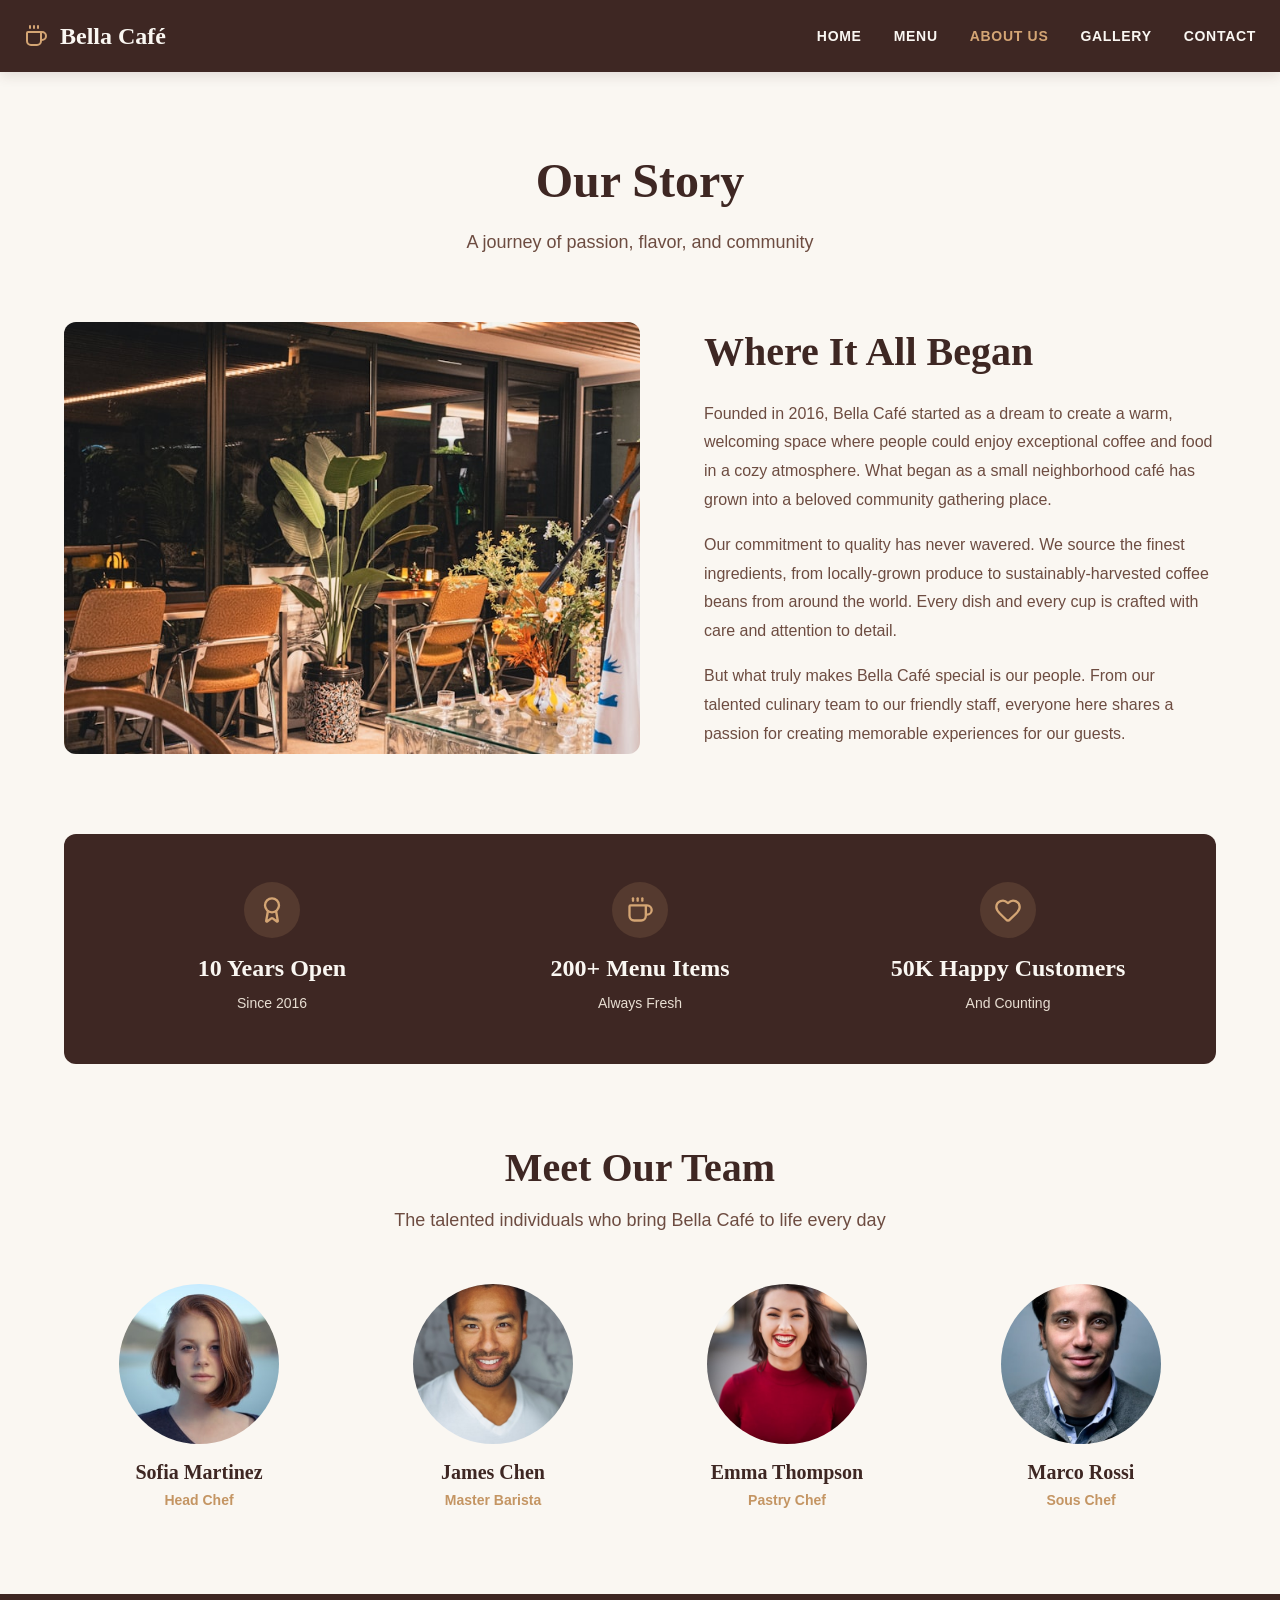
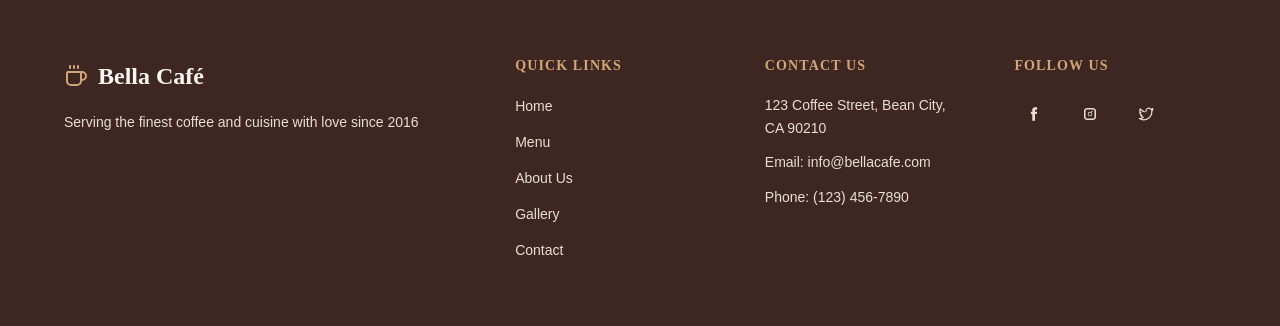
==== commit f54077ec: "feat: better semantics" ====
--- a/about.html
+++ b/about.html
@@ -33,14 +33,12 @@
           />
           <path d="M6 2v2" />
         </svg>
-        <p class="header__logo-text">Bella Café</p>
+        <span class="header__logo-text">Bella Café</span>
       </a>
 
       <nav class="header__nav">
         <ul class="header__nav-list">
-          <li>
-            <a href="index.html" class="header__nav-link">Home</a>
-          </li>
+          <li><a href="index.html" class="header__nav-link">Home</a></li>
           <li><a href="menu.html" class="header__nav-link">Menu</a></li>
           <li>
             <a
@@ -55,7 +53,9 @@
       </nav>
     </header>
 
-    <nav class="nav-sidebar" id="navSidebar">
+    <div class="nav-overlay" id="navOverlay"></div>
+
+    <nav class="nav-sidebar" id="navSidebar" aria-label="Mobile navigation">
       <div class="nav-sidebar__header">
         <div class="nav-sidebar__brand">
           <svg
@@ -100,9 +100,7 @@
         </div>
       </div>
       <ul class="nav-sidebar__list">
-        <li>
-          <a href="index.html" class="nav-sidebar__link">Home</a>
-        </li>
+        <li><a href="index.html" class="nav-sidebar__link">Home</a></li>
         <li><a href="menu.html" class="nav-sidebar__link">Menu</a></li>
         <li>
           <a
@@ -116,175 +114,176 @@
       </ul>
     </nav>
 
-    <div class="nav-overlay" id="navOverlay"></div>
-
     <h1 class="sr-only">Bella Café — About Us</h1>
 
-    <section class="about">
-      <div class="about__header">
-        <h2 class="about__title">Our Story</h2>
-        <p class="about__subtitle">
-          A journey of passion, flavor, and community
-        </p>
-      </div>
-
-      <div class="about__story">
-        <div class="about__story-img-wrap img-zoom-wrap">
-          <img
-            class="about__story-img"
-            src="./assets/ourStoryImg.jpeg"
-            alt="Our story"
-          />
-        </div>
-        <div class="about__story-content">
-          <h3 class="about__story-title">Where It All Began</h3>
-          <div class="about__story-text">
-            <p>
-              Founded in 2016, Bella Café started as a dream to create a warm,
-              welcoming space where people could enjoy exceptional coffee and
-              food in a cozy atmosphere. What began as a small neighborhood café
-              has grown into a beloved community gathering place.
+    <main>
+      <section class="about">
+        <div class="about__header">
+          <h2 class="about__title">Our Story</h2>
+          <p class="about__subtitle">
+            A journey of passion, flavor, and community
+          </p>
+        </div>
+
+        <div class="about__story">
+          <div class="about__story-img-wrap img-zoom-wrap">
+            <img
+              class="about__story-img"
+              src="./assets/ourStoryImg.jpeg"
+              alt="Our story"
+            />
+          </div>
+          <div class="about__story-content">
+            <h3 class="about__story-title">Where It All Began</h3>
+            <div class="about__story-text">
+              <p>
+                Founded in 2016, Bella Café started as a dream to create a warm,
+                welcoming space where people could enjoy exceptional coffee and
+                food in a cozy atmosphere. What began as a small neighborhood
+                café has grown into a beloved community gathering place.
+              </p>
+              <p>
+                Our commitment to quality has never wavered. We source the
+                finest ingredients, from locally-grown produce to
+                sustainably-harvested coffee beans from around the world. Every
+                dish and every cup is crafted with care and attention to detail.
+              </p>
+              <p>
+                But what truly makes Bella Café special is our people. From our
+                talented culinary team to our friendly staff, everyone here
+                shares a passion for creating memorable experiences for our
+                guests.
+              </p>
+            </div>
+          </div>
+        </div>
+
+        <div class="about__stats">
+          <div class="about__stat">
+            <div class="about__stat-icon">
+              <svg
+                xmlns="http://www.w3.org/2000/svg"
+                width="28"
+                height="28"
+                viewBox="0 0 24 24"
+                fill="none"
+                stroke="currentColor"
+                stroke-width="2"
+                stroke-linecap="round"
+                stroke-linejoin="round"
+              >
+                <path
+                  d="m15.477 12.89 1.515 8.526a.5.5 0 0 1-.81.47l-3.58-2.687a1 1 0 0 0-1.197 0l-3.586 2.686a.5.5 0 0 1-.81-.469l1.514-8.526"
+                />
+                <circle cx="12" cy="8" r="6" />
+              </svg>
+            </div>
+            <h3 class="about__stat-number">10 Years Open</h3>
+            <p class="about__stat-label">Since 2016</p>
+          </div>
+          <div class="about__stat">
+            <div class="about__stat-icon">
+              <svg
+                xmlns="http://www.w3.org/2000/svg"
+                width="28"
+                height="28"
+                viewBox="0 0 24 24"
+                fill="none"
+                stroke="currentColor"
+                stroke-width="2"
+                stroke-linecap="round"
+                stroke-linejoin="round"
+              >
+                <path d="M10 2v2" />
+                <path d="M14 2v2" />
+                <path
+                  d="M16 8a1 1 0 0 1 1 1v8a4 4 0 0 1-4 4H7a4 4 0 0 1-4-4V9a1 1 0 0 1 1-1h14a4 4 0 1 1 0 8h-1"
+                />
+                <path d="M6 2v2" />
+              </svg>
+            </div>
+            <h3 class="about__stat-number">200+ Menu Items</h3>
+            <p class="about__stat-label">Always Fresh</p>
+          </div>
+          <div class="about__stat">
+            <div class="about__stat-icon">
+              <svg
+                xmlns="http://www.w3.org/2000/svg"
+                width="28"
+                height="28"
+                viewBox="0 0 24 24"
+                fill="none"
+                stroke="currentColor"
+                stroke-width="2"
+                stroke-linecap="round"
+                stroke-linejoin="round"
+              >
+                <path
+                  d="M2 9.5a5.5 5.5 0 0 1 9.591-3.676.56.56 0 0 0 .818 0A5.49 5.49 0 0 1 22 9.5c0 2.29-1.5 4-3 5.5l-5.492 5.313a2 2 0 0 1-3 .019L5 15c-1.5-1.5-3-3.2-3-5.5"
+                />
+              </svg>
+            </div>
+            <h3 class="about__stat-number">50K Happy Customers</h3>
+            <p class="about__stat-label">And Counting</p>
+          </div>
+        </div>
+
+        <div class="about__team">
+          <div class="about__team-header">
+            <h3 class="about__team-title">Meet Our Team</h3>
+            <p class="about__team-subtitle">
+              The talented individuals who bring Bella Café to life every day
             </p>
-            <p>
-              Our commitment to quality has never wavered. We source the finest
-              ingredients, from locally-grown produce to sustainably-harvested
-              coffee beans from around the world. Every dish and every cup is
-              crafted with care and attention to detail.
-            </p>
-            <p>
-              But what truly makes Bella Café special is our people. From our
-              talented culinary team to our friendly staff, everyone here shares
-              a passion for creating memorable experiences for our guests.
-            </p>
-          </div>
-        </div>
-      </div>
-
-      <div class="about__stats">
-        <div class="about__stat">
-          <div class="about__stat-icon">
-            <svg
-              xmlns="http://www.w3.org/2000/svg"
-              width="28"
-              height="28"
-              viewBox="0 0 24 24"
-              fill="none"
-              stroke="currentColor"
-              stroke-width="2"
-              stroke-linecap="round"
-              stroke-linejoin="round"
-            >
-              <path
-                d="m15.477 12.89 1.515 8.526a.5.5 0 0 1-.81.47l-3.58-2.687a1 1 0 0 0-1.197 0l-3.586 2.686a.5.5 0 0 1-.81-.469l1.514-8.526"
-              />
-              <circle cx="12" cy="8" r="6" />
-            </svg>
-          </div>
-          <h3 class="about__stat-number">10 Years Open</h3>
-          <p class="about__stat-label">Since 2016</p>
-        </div>
-        <div class="about__stat">
-          <div class="about__stat-icon">
-            <svg
-              xmlns="http://www.w3.org/2000/svg"
-              width="28"
-              height="28"
-              viewBox="0 0 24 24"
-              fill="none"
-              stroke="currentColor"
-              stroke-width="2"
-              stroke-linecap="round"
-              stroke-linejoin="round"
-            >
-              <path d="M10 2v2" />
-              <path d="M14 2v2" />
-              <path
-                d="M16 8a1 1 0 0 1 1 1v8a4 4 0 0 1-4 4H7a4 4 0 0 1-4-4V9a1 1 0 0 1 1-1h14a4 4 0 1 1 0 8h-1"
-              />
-              <path d="M6 2v2" />
-            </svg>
-          </div>
-          <h3 class="about__stat-number">200+ Menu Items</h3>
-          <p class="about__stat-label">Always Fresh</p>
-        </div>
-        <div class="about__stat">
-          <div class="about__stat-icon">
-            <svg
-              xmlns="http://www.w3.org/2000/svg"
-              width="28"
-              height="28"
-              viewBox="0 0 24 24"
-              fill="none"
-              stroke="currentColor"
-              stroke-width="2"
-              stroke-linecap="round"
-              stroke-linejoin="round"
-            >
-              <path
-                d="M2 9.5a5.5 5.5 0 0 1 9.591-3.676.56.56 0 0 0 .818 0A5.49 5.49 0 0 1 22 9.5c0 2.29-1.5 4-3 5.5l-5.492 5.313a2 2 0 0 1-3 .019L5 15c-1.5-1.5-3-3.2-3-5.5"
-              />
-            </svg>
-          </div>
-          <h3 class="about__stat-number">50K Happy Customers</h3>
-          <p class="about__stat-label">And Counting</p>
-        </div>
-      </div>
-
-      <div class="about__team">
-        <div class="about__team-header">
-          <h3 class="about__team-title">Meet Our Team</h3>
-          <p class="about__team-subtitle">
-            The talented individuals who bring Bella Café to life every day
-          </p>
-        </div>
-        <div class="about__team-grid">
-          <div class="team-card">
-            <div class="team-card__img-wrap">
-              <img
-                class="team-card__img"
-                src="./assets/staff1.jpeg"
-                alt="Sofia Martinez"
-              />
-            </div>
-            <h4 class="team-card__name">Sofia Martinez</h4>
-            <p class="team-card__role">Head Chef</p>
-          </div>
-          <div class="team-card">
-            <div class="team-card__img-wrap">
-              <img
-                class="team-card__img"
-                src="./assets/staff2.jpeg"
-                alt="James Chen"
-              />
-            </div>
-            <h4 class="team-card__name">James Chen</h4>
-            <p class="team-card__role">Master Barista</p>
-          </div>
-          <div class="team-card">
-            <div class="team-card__img-wrap">
-              <img
-                class="team-card__img"
-                src="./assets/staff3.jpeg"
-                alt="Emma Thompson"
-              />
-            </div>
-            <h4 class="team-card__name">Emma Thompson</h4>
-            <p class="team-card__role">Pastry Chef</p>
-          </div>
-          <div class="team-card">
-            <div class="team-card__img-wrap">
-              <img
-                class="team-card__img"
-                src="./assets/staff4.jpeg"
-                alt="Marco Rossi"
-              />
-            </div>
-            <h4 class="team-card__name">Marco Rossi</h4>
-            <p class="team-card__role">Sous Chef</p>
-          </div>
-        </div>
-      </div>
-    </section>
+          </div>
+          <div class="about__team-grid">
+            <div class="team-card">
+              <div class="team-card__img-wrap">
+                <img
+                  class="team-card__img"
+                  src="./assets/staff1.jpeg"
+                  alt="Sofia Martinez"
+                />
+              </div>
+              <h4 class="team-card__name">Sofia Martinez</h4>
+              <p class="team-card__role">Head Chef</p>
+            </div>
+            <div class="team-card">
+              <div class="team-card__img-wrap">
+                <img
+                  class="team-card__img"
+                  src="./assets/staff2.jpeg"
+                  alt="James Chen"
+                />
+              </div>
+              <h4 class="team-card__name">James Chen</h4>
+              <p class="team-card__role">Master Barista</p>
+            </div>
+            <div class="team-card">
+              <div class="team-card__img-wrap">
+                <img
+                  class="team-card__img"
+                  src="./assets/staff3.jpeg"
+                  alt="Emma Thompson"
+                />
+              </div>
+              <h4 class="team-card__name">Emma Thompson</h4>
+              <p class="team-card__role">Pastry Chef</p>
+            </div>
+            <div class="team-card">
+              <div class="team-card__img-wrap">
+                <img
+                  class="team-card__img"
+                  src="./assets/staff4.jpeg"
+                  alt="Marco Rossi"
+                />
+              </div>
+              <h4 class="team-card__name">Marco Rossi</h4>
+              <p class="team-card__role">Sous Chef</p>
+            </div>
+          </div>
+        </div>
+      </section>
+    </main>
 
     <footer class="footer">
       <div class="footer__grid">
@@ -308,7 +307,7 @@
               />
               <path d="M6 2v2" />
             </svg>
-            <p class="footer__logo-text">Bella Café</p>
+            <span class="footer__logo-text">Bella Café</span>
           </div>
           <p class="footer__tagline">
             Serving the finest coffee and cuisine with love since 2016
@@ -316,7 +315,7 @@
         </div>
 
         <div class="footer__col">
-          <p class="footer__col-title">Quick Links</p>
+          <h3 class="footer__col-title">Quick Links</h3>
           <ul class="footer__links">
             <li><a href="index.html">Home</a></li>
             <li><a href="menu.html">Menu</a></li>
@@ -327,11 +326,11 @@
         </div>
 
         <div class="footer__col">
-          <p class="footer__col-title">Contact Us</p>
+          <h3 class="footer__col-title">Contact Us</h3>
           <div class="footer__contact">
             <a
               target="_blank"
-              href="https://www.google.com/maps/place/TSU+11th+Building+(Ganivi)/@41.7169702,44.7189763,17z/data=!3m1!4b1!4m6!3m5!1s0x40447371b40dc741:0xaa9f66639d890960!8m2!3d41.7169702!4d44.7215512!16s%2Fg%2F1vtzfq1t?entry=ttu&g_ep=EgoyMDI2MDUxNy4wIKXMDSoASAFQAw%3D%3D"
+              href="https://www.google.com/maps/place/TSU+11th+Building+(Ganivi)/@41.7169702,44.7189763,17z"
               >123 Coffee Street, Bean City, CA 90210</a
             >
             <p>
@@ -342,7 +341,7 @@
         </div>
 
         <div class="footer__col">
-          <p class="footer__col-title">Follow Us</p>
+          <h3 class="footer__col-title">Follow Us</h3>
           <div class="footer__socials">
             <a
               href="https://www.facebook.com/TbilisiStateUniversity"
--- a/styles.css
+++ b/styles.css
@@ -335,7 +335,7 @@
   width: 100%;
   min-height: 600px;
   background-image:
-    linear-gradient(var(--color-espresso-50), var(--color-espresso-50)),
+    linear-gradient(var(--color-espresso-50), var(--color-brown-mid)),
     url("./assets/photo2.jpeg");
   background-size: cover;
   background-position: center;
